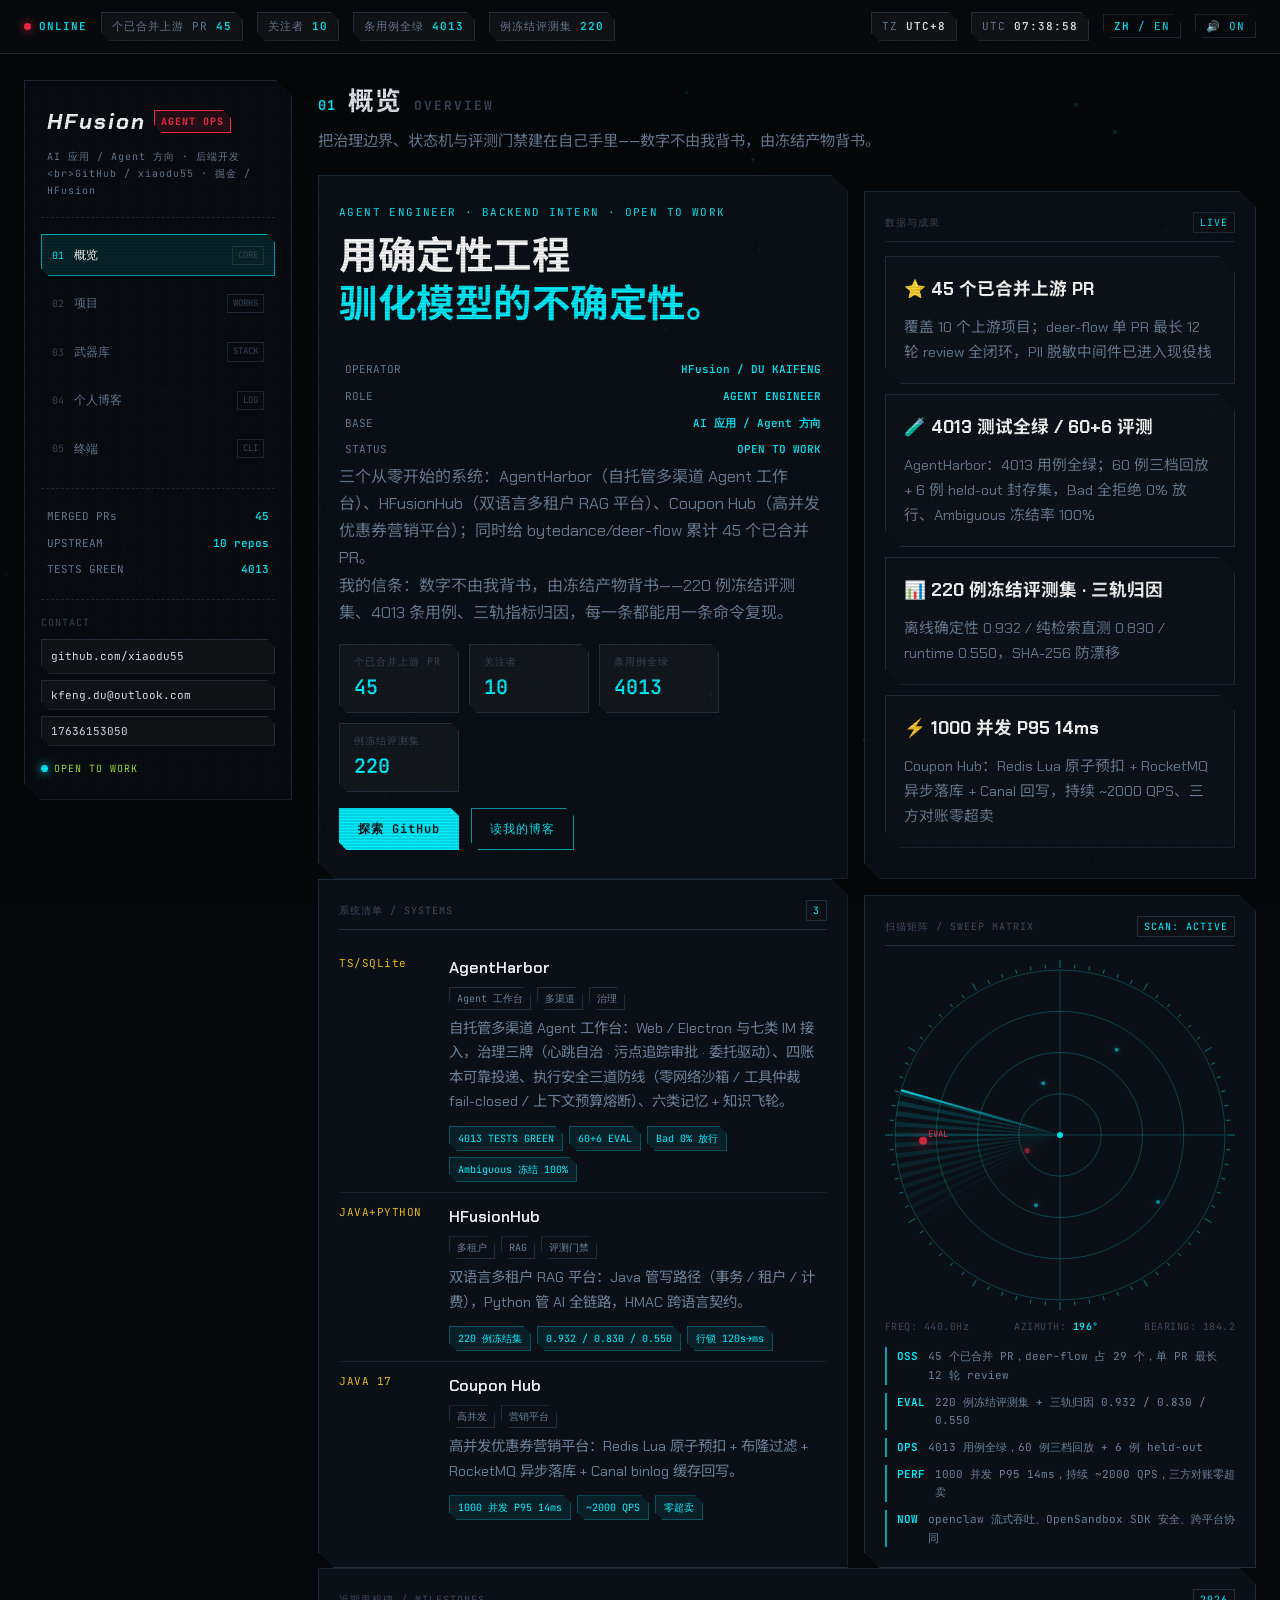
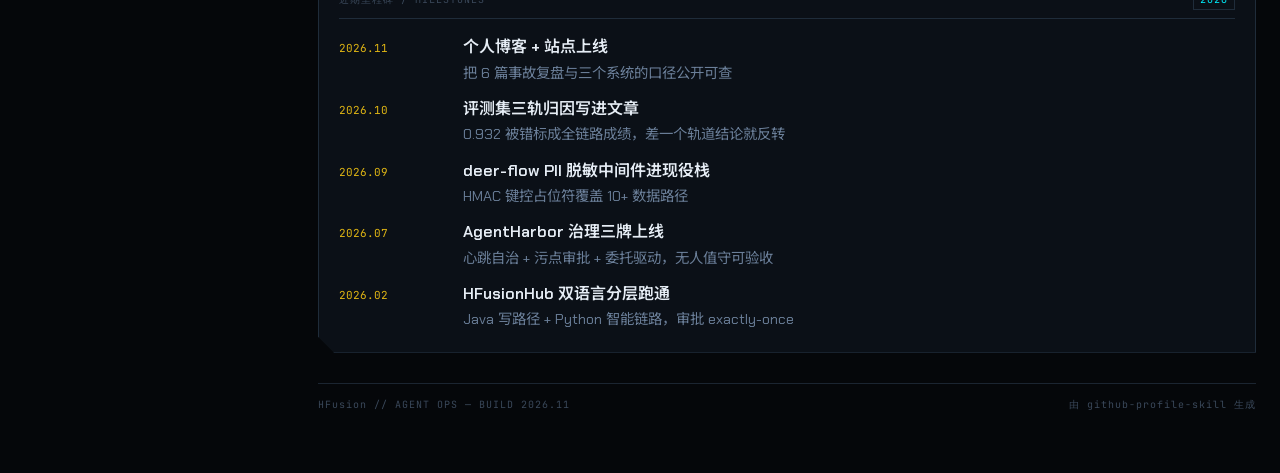
==== index.html @ efe5850c "feat: 个人站点初版（AGENT OPS HUD 版式） 取数 → 采集个人信息 → 渲染 → 自检全流程产物；含定时刷新工作流。" ====
<!DOCTYPE html>
<html lang="zh-CN">
<head>
  <meta charset="utf-8">
  <meta name="viewport" content="width=device-width, initial-scale=1.0">
  <title>Overview</title>
  <meta name="description" content="杜凯峰（xiaodu55）的个人站点：Agent 治理、RAG 评测门禁与高并发后端。">
  <meta name="author" content="HFusion">
  <link rel="stylesheet" href="assets/site.css">
  <script>try { if (sessionStorage.getItem('hud_booted') === '1') { document.documentElement.className += ' no-boot'; } } catch (e) {}</script>
</head>
<body data-entry="1">
<div class="scanlines" aria-hidden="true"></div>
<canvas id="neuralCanvas" aria-hidden="true"></canvas>

<div class="boot-overlay" id="bootOverlay">
  <div class="boot-box">
    <div class="boot-logo">HFusion // AGENT OPS</div>
    <div class="boot-log" id="bootLog">&gt; booting ...</div>
    <div class="boot-bar-frame"><div class="boot-bar-progress" id="bootProgress"></div></div>
  </div>
</div>

<header class="hud">
  <div class="hud__inner">
    <div class="hud-left">
      <div class="status-badge"><span class="pulse-dot"></span><span>ONLINE</span></div>
      <div class="hud-chip"><span>个已合并上游 PR</span><strong class="cyan"><span data-live="mergedPRs">45</span></strong></div><div class="hud-chip"><span>关注者</span><strong class="cyan"><span data-live="followers">10</span></strong></div><div class="hud-chip"><span>条用例全绿</span><strong class="cyan"><span data-live="testsGreen">4013</span></strong></div><div class="hud-chip"><span>例冻结评测集</span><strong class="cyan"><span data-live="evalCases">220</span></strong></div>
    </div>
    <div class="hud-right">
      <div class="hud-chip"><span>TZ</span><strong>UTC+8</strong></div>
      <div class="hud-chip"><span>UTC</span><strong id="hudClock">00:00:00</strong></div>
      <button class="lang-btn" type="button" id="langToggleBtn"><span class="lang-current" id="langCurrent">ZH</span> / <span id="langAlt">EN</span></button>
      <button class="lang-btn" type="button" id="soundToggleBtn"><span id="soundIcon">🔊</span> <span id="soundStatusText">ON</span></button>
    </div>
  </div>
</header>

<div class="shell">
  <aside class="sidebar">
    <div class="brand-box">
      <div class="brand-title"><span>HFusion</span><span class="tag">AGENT OPS</span></div>
      <div class="brand-sub">AI 应用 / Agent 方向 · 后端开发&lt;br&gt;GitHub / xiaodu55 · 掘金 / HFusion</div>
    </div>
    <ul class="nav-menu">
          <li><a class="nav-btn active" href="index.html"><span class="left-content"><span class="nav-idx">01</span><span class="nav-label" data-bind="nav.overview.label">概览</span></span><span class="nav-tag">CORE</span></a></li>
          <li><a class="nav-btn" href="missions.html"><span class="left-content"><span class="nav-idx">02</span><span class="nav-label" data-bind="nav.missions.label">项目</span></span><span class="nav-tag">WORKS</span></a></li>
          <li><a class="nav-btn" href="arsenal.html"><span class="left-content"><span class="nav-idx">03</span><span class="nav-label" data-bind="nav.arsenal.label">武器库</span></span><span class="nav-tag">STACK</span></a></li>
          <li><a class="nav-btn" href="blog.html"><span class="left-content"><span class="nav-idx">04</span><span class="nav-label" data-bind="nav.blog.label">个人博客</span></span><span class="nav-tag">LOG</span></a></li>
          <li><a class="nav-btn" href="terminal.html"><span class="left-content"><span class="nav-idx">05</span><span class="nav-label" data-bind="nav.terminal.label">终端</span></span><span class="nav-tag">CLI</span></a></li>
    </ul>
    <div class="sidebar-stats">
<div class="stat-row"><span>MERGED PRs</span><span class="stat-val">45</span></div>
<div class="stat-row"><span>UPSTREAM</span><span class="stat-val">10 repos</span></div>
<div class="stat-row"><span>TESTS GREEN</span><span class="stat-val">4013</span></div>
    </div>
    <div class="contact-box">
      <div class="contact-title">CONTACT</div>
<a class="contact-line" href="https://github.com/xiaodu55"><span>github.com/xiaodu55</span></a>
<button class="contact-line" type="button" data-copy-value="kfeng.du@outlook.com" data-copy-msg="已复制"><span>kfeng.du@outlook.com</span></button>
<button class="contact-line" type="button" data-copy-value="17636153050" data-copy-msg="已复制"><span>17636153050</span></button>
    </div>
    <div class="status-open"><span class="pulse-dot" style="background: var(--accent-cyan); box-shadow: 0 0 10px var(--accent-cyan);"></span><span>OPEN TO WORK</span></div>
  </aside>

  <main class="viewport">
<div class="section-title"><span class="idx">01</span><span>概览</span><span class="en">OVERVIEW</span></div><div class="section-sub">把治理边界、状态机与评测门禁建在自己手里——数字不由我背书，由冻结产物背书。</div>
<div class="grid-2">
<section class="panel hero-panel">
<div class="kicker" data-bind="home.hero.tagline">AGENT ENGINEER · BACKEND INTERN · OPEN TO WORK</div>
<h1 class="hero-headline"><span data-bind="home.hero.title">用确定性工程</span><br><span class="hl" data-bind="home.hero.highlight">驯化模型的不确定性。</span></h1>
<div class="operator-file"><div class="stat-row"><span>OPERATOR</span><span class="stat-val">HFusion / DU KAIFENG</span></div><div class="stat-row"><span>ROLE</span><span class="stat-val">AGENT ENGINEER</span></div><div class="stat-row"><span>BASE</span><span class="stat-val">AI 应用 / Agent 方向</span></div><div class="stat-row"><span>STATUS</span><span class="stat-val">OPEN TO WORK</span></div></div>
<p class="hero-manifesto" data-bind="home.hero.paragraph.0">三个从零开始的系统：AgentHarbor（自托管多渠道 Agent 工作台）、HFusionHub（双语言多租户 RAG 平台）、Coupon Hub（高并发优惠券营销平台）；同时给 bytedance/deer-flow 累计 45 个已合并 PR。</p>
<p class="hero-manifesto" data-bind="home.hero.paragraph.1">我的信条：数字不由我背书，由冻结产物背书——220 例冻结评测集、4013 条用例、三轨指标归因，每一条都能用一条命令复现。</p>
<div class="telemetry"><div class="tel-item"><div class="label">个已合并上游 PR</div><div class="value"><span data-live="mergedPRs">45</span></div></div><div class="tel-item"><div class="label">关注者</div><div class="value"><span data-live="followers">10</span></div></div><div class="tel-item"><div class="label">条用例全绿</div><div class="value"><span data-live="testsGreen">4013</span></div></div><div class="tel-item"><div class="label">例冻结评测集</div><div class="value"><span data-live="evalCases">220</span></div></div></div>
<div class="action-row">
<a class="btn-tactical" href="https://github.com/xiaodu55">探索 GitHub</a>
<a class="btn-ghost" href="blog.html">读我的博客</a>
</div>
</section>
<section class="panel">
<div class="card-hud-bar"><span>数据与成果</span><span class="tag">LIVE</span></div>
<div class="mission-card" style="margin-bottom:10px;"><div class="mission-head"><span class="mission-name">⭐ 45 个已合并上游 PR</span></div><div class="mission-desc">覆盖 10 个上游项目；deer-flow 单 PR 最长 12 轮 review 全闭环，PII 脱敏中间件已进入现役栈</div></div>
<div class="mission-card" style="margin-bottom:10px;"><div class="mission-head"><span class="mission-name">🧪 4013 测试全绿 / 60+6 评测</span></div><div class="mission-desc">AgentHarbor：4013 用例全绿；60 例三档回放 + 6 例 held-out 封存集，Bad 全拒绝 0% 放行、Ambiguous 冻结率 100%</div></div>
<div class="mission-card" style="margin-bottom:10px;"><div class="mission-head"><span class="mission-name">📊 220 例冻结评测集 · 三轨归因</span></div><div class="mission-desc">离线确定性 0.932 / 纯检索直测 0.830 / runtime 0.550，SHA-256 防漂移</div></div>
<div class="mission-card" style="margin-bottom:10px;"><div class="mission-head"><span class="mission-name">⚡ 1000 并发 P95 14ms</span></div><div class="mission-desc">Coupon Hub：Redis Lua 原子预扣 + RocketMQ 异步落库 + Canal 回写，持续 ~2000 QPS、三方对账零超卖</div></div>
</section>
</div>
<div class="grid-2">
<section class="panel">
<div class="card-hud-bar"><span>系统清单 / SYSTEMS</span><span class="tag">3</span></div>
<div class="tl-row" style="grid-template-columns:96px 1fr;"><div class="tl-period">TS/SQLite</div><div><div class="tl-title">AgentHarbor</div><div class="mission-tags" style="margin:6px 0;"><span class="mission-tag">Agent 工作台</span><span class="mission-tag">多渠道</span><span class="mission-tag">治理</span></div><div class="tl-body">自托管多渠道 Agent 工作台：Web / Electron 与七类 IM 接入，治理三牌（心跳自治 · 污点追踪审批 · 委托驱动）、四账本可靠投递、执行安全三道防线（零网络沙箱 / 工具仲裁 fail-closed / 上下文预算熔断）、六类记忆 + 知识飞轮。</div><div class="mission-metrics"><span class="metric-chip">4013 TESTS GREEN</span><span class="metric-chip">60+6 EVAL</span><span class="metric-chip">Bad 0% 放行</span><span class="metric-chip">Ambiguous 冻结 100%</span></div></div></div>
<div class="tl-row" style="grid-template-columns:96px 1fr;"><div class="tl-period">JAVA+PYTHON</div><div><div class="tl-title">HFusionHub</div><div class="mission-tags" style="margin:6px 0;"><span class="mission-tag">多租户</span><span class="mission-tag">RAG</span><span class="mission-tag">评测门禁</span></div><div class="tl-body">双语言多租户 RAG 平台：Java 管写路径（事务 / 租户 / 计费），Python 管 AI 全链路，HMAC 跨语言契约。</div><div class="mission-metrics"><span class="metric-chip">220 例冻结集</span><span class="metric-chip">0.932 / 0.830 / 0.550</span><span class="metric-chip">行锁 120s→ms</span></div></div></div>
<div class="tl-row" style="grid-template-columns:96px 1fr;"><div class="tl-period">JAVA 17</div><div><div class="tl-title">Coupon Hub</div><div class="mission-tags" style="margin:6px 0;"><span class="mission-tag">高并发</span><span class="mission-tag">营销平台</span></div><div class="tl-body">高并发优惠券营销平台：Redis Lua 原子预扣 + 布隆过滤 + RocketMQ 异步落库 + Canal binlog 缓存回写。</div><div class="mission-metrics"><span class="metric-chip">1000 并发 P95 14ms</span><span class="metric-chip">~2000 QPS</span><span class="metric-chip">零超卖</span></div></div></div>
</section>
<section class="panel radar-card">
<div class="card-hud-bar"><span>扫描矩阵 / SWEEP MATRIX</span><span class="tag">SCAN: ACTIVE</span></div>
<div class="radar-wrapper"><canvas id="radarCanvas"></canvas></div>
<div class="radar-coords"><span>FREQ: 440.0Hz</span><span>AZIMUTH: <b id="radarAzimuth">032°</b></span><span>BEARING: 184.2</span></div>
<div class="signal-list">
<div class="signal-item"><b>OSS</b><span>45 个已合并 PR，deer-flow 占 29 个，单 PR 最长 12 轮 review</span></div>
<div class="signal-item"><b>EVAL</b><span>220 例冻结评测集 + 三轨归因 0.932 / 0.830 / 0.550</span></div>
<div class="signal-item"><b>OPS</b><span>4013 用例全绿，60 例三档回放 + 6 例 held-out</span></div>
<div class="signal-item"><b>PERF</b><span>1000 并发 P95 14ms，持续 ~2000 QPS，三方对账零超卖</span></div>
<div class="signal-item"><b>NOW</b><span>openclaw 流式吞吐、OpenSandbox SDK 安全、跨平台协同</span></div>
</div>
</section>
</div>
<section class="panel">
<div class="card-hud-bar"><span>近期里程碑 / MILESTONES</span><span class="tag">2026</span></div>
<div class="milestone-list">
<div class="milestone-item"><div class="milestone-when">2026.11</div><div><div class="milestone-what">个人博客 + 站点上线</div><div class="milestone-why">把 6 篇事故复盘与三个系统的口径公开可查</div></div></div>
<div class="milestone-item"><div class="milestone-when">2026.10</div><div><div class="milestone-what">评测集三轨归因写进文章</div><div class="milestone-why">0.932 被错标成全链路成绩，差一个轨道结论就反转</div></div></div>
<div class="milestone-item"><div class="milestone-when">2026.09</div><div><div class="milestone-what">deer-flow PII 脱敏中间件进现役栈</div><div class="milestone-why">HMAC 键控占位符覆盖 10+ 数据路径</div></div></div>
<div class="milestone-item"><div class="milestone-when">2026.07</div><div><div class="milestone-what">AgentHarbor 治理三牌上线</div><div class="milestone-why">心跳自治 + 污点审批 + 委托驱动，无人值守可验收</div></div></div>
<div class="milestone-item"><div class="milestone-when">2026.02</div><div><div class="milestone-what">HFusionHub 双语言分层跑通</div><div class="milestone-why">Java 写路径 + Python 智能链路，审批 exactly-once</div></div></div>
</div></section>
    <div class="footer-hud">
      <span>HFusion // AGENT OPS — BUILD 2026.11</span>
      <span>由 github-profile-skill 生成</span>
    </div>
  </main>
</div>

<nav class="mobile-nav" aria-label="移动端导航">
  <a class="m-nav-btn active" href="index.html"><span class="mi">◈</span><span>概览</span></a>
      <a class="m-nav-btn" href="missions.html"><span class="mi">▣</span><span>项目</span></a>
      <a class="m-nav-btn" href="arsenal.html"><span class="mi">⚙</span><span>武器库</span></a>
      <a class="m-nav-btn" href="blog.html"><span class="mi">✎</span><span>博客</span></a>
      <a class="m-nav-btn" href="terminal.html"><span class="mi">▷</span><span>终端</span></a>
</nav>

<script src="assets/content.js"></script>
<script src="assets/site.js" defer></script>
</body>
</html>
---- assets/site.css ----
/* HUD 版式 · 由 build_site.py 注入 */
@import url('https://fonts.googleapis.com/css2?family=Chakra+Petch:wght@500;600;700&family=JetBrains+Mono:wght@400;600&family=Noto+Sans+SC:wght@400;500;700&display=swap');

:root {
  --bg-void: #05070a;
  --bg-panel: rgba(10, 14, 20, 0.88);
  --bg-card: rgba(14, 20, 29, 0.75);
  --border-titanium: rgba(70, 95, 125, 0.35);
  --border-bright: rgba(0, 240, 255, 0.65);
  --accent-red: #ff2a4a;
  --accent-cyan: #00f0ff;
  --accent-gold: #e2b714;
  --text-primary: #e6edf5;
  --text-muted: #6b7f99;
  --text-dim: #3a485a;
  --font-mono: 'JetBrains Mono', monospace;
  --font-display: 'Chakra Petch', 'Noto Sans SC', sans-serif;
  --cut-sm: polygon(0 0, calc(100% - 8px) 0, 100% 8px, 100% 100%, 8px 100%, 0 calc(100% - 8px));
  --cut-md: polygon(0 0, calc(100% - 16px) 0, 100% 16px, 100% 100%, 16px 100%, 0 calc(100% - 16px));
}

* { box-sizing: border-box; margin: 0; padding: 0; -webkit-font-smoothing: antialiased; }

body {
  background: var(--bg-void);
  color: var(--text-primary);
  font-family: var(--font-display);
  min-height: 100vh;
  line-height: 1.7;
}

.scanlines {
  position: fixed; inset: 0; z-index: 90; pointer-events: none; opacity: .55;
  background:
    linear-gradient(rgba(18, 16, 16, 0) 50%, rgba(0, 0, 0, .22) 50%),
    linear-gradient(90deg, rgba(255, 0, 0, .025), rgba(0, 255, 0, .012), rgba(0, 0, 0, .025));
  background-size: 100% 3px, 6px 100%;
}

.hud {
  position: sticky; top: 0; z-index: 40;
  background: rgba(8, 11, 16, .92);
  border-bottom: 1px solid var(--border-titanium);
  backdrop-filter: blur(12px);
  font-family: var(--font-mono); font-size: 11px; letter-spacing: 1px;
}
.hud__inner {
  max-width: 1320px; margin: 0 auto; padding: 12px 24px;
  display: flex; align-items: center; gap: 18px; flex-wrap: wrap;
}
.hud-left, .hud-right { display: flex; align-items: center; gap: 14px; flex-wrap: wrap; }
.hud-right { margin-left: auto; }
.status-badge {
  display: flex; align-items: center; gap: 8px;
  color: var(--accent-cyan); text-transform: uppercase; font-weight: 600;
}
.pulse-dot {
  width: 7px; height: 7px; background: var(--accent-red); border-radius: 50%;
  box-shadow: 0 0 10px var(--accent-red); animation: pulse 1.8s infinite ease-in-out;
}
@keyframes pulse { 0%, 100% { transform: scale(.9); opacity: .6; } 50% { transform: scale(1.3); opacity: 1; } }
.hud-chip {
  background: rgba(255, 255, 255, .04); padding: 4px 10px;
  border: 1px solid var(--border-titanium); clip-path: var(--cut-sm);
  display: flex; align-items: center; gap: 8px; color: var(--text-muted);
}
.hud-chip strong { color: var(--text-primary); font-weight: 600; }
.hud-chip strong.cyan { color: var(--accent-cyan); }
.hud-chip strong.gold { color: var(--accent-gold); }

.shell {
  max-width: 1320px; margin: 0 auto; padding: 26px 24px 60px;
  display: grid; grid-template-columns: 268px 1fr; gap: 26px; align-items: start;
}

.sidebar {
  background: var(--bg-panel); border: 1px solid var(--border-titanium);
  clip-path: var(--cut-md); padding: 22px 16px;
  position: sticky; top: 74px;
}
.brand-box { padding: 0 6px 18px; border-bottom: 1px dashed var(--border-titanium); margin-bottom: 16px; }
.brand-title {
  font-size: 22px; font-weight: 700; letter-spacing: 2px; font-style: italic; color: #fff;
  display: flex; align-items: center; gap: 8px; flex-wrap: wrap;
}
.brand-title .tag {
  font-size: 10px; font-family: var(--font-mono); font-style: normal;
  color: var(--accent-red); background: rgba(255, 42, 74, .12);
  border: 1px solid var(--accent-red); padding: 2px 6px; letter-spacing: 1px; clip-path: var(--cut-sm);
}
.brand-sub { font-family: var(--font-mono); font-size: 10px; color: var(--text-muted); margin-top: 8px; letter-spacing: 1px; line-height: 1.7; }
.nav-menu { list-style: none; display: flex; flex-direction: column; gap: 6px; }
.nav-btn {
  width: 100%; display: flex; align-items: center; justify-content: space-between;
  background: transparent; border: 1px solid transparent; color: var(--text-muted);
  font-family: var(--font-mono); font-size: 12px; padding: 10px; cursor: pointer;
  clip-path: var(--cut-sm); transition: all .18s ease; text-align: left; text-decoration: none;
}
.nav-btn .left-content { display: flex; align-items: center; gap: 10px; }
.nav-idx { color: var(--text-dim); font-size: 10px; }
.nav-tag { font-size: 9px; color: var(--text-dim); border: 1px solid var(--border-titanium); padding: 1px 5px; }
.nav-btn:hover { color: var(--text-primary); background: rgba(0, 240, 255, .06); border-color: var(--border-titanium); }
.nav-btn.active { color: #fff; background: rgba(0, 240, 255, .1); border-color: var(--border-bright); }
.nav-btn.active .nav-idx { color: var(--accent-cyan); }

.sidebar-stats { margin-top: 18px; border-top: 1px dashed var(--border-titanium); padding-top: 14px; }
.stat-row { display: flex; justify-content: space-between; font-family: var(--font-mono); font-size: 11px; padding: 4px 6px; color: var(--text-muted); }
.stat-val { color: var(--accent-cyan); font-weight: 600; }

.contact-box { margin-top: 16px; border-top: 1px dashed var(--border-titanium); padding-top: 14px; }
.contact-title { font-family: var(--font-mono); font-size: 10px; letter-spacing: 1px; color: var(--text-dim); margin-bottom: 8px; }
.contact-line {
  display: flex; align-items: center; gap: 8px; width: 100%;
  background: rgba(255, 255, 255, .03); border: 1px solid var(--border-titanium);
  color: var(--text-primary); font-family: var(--font-mono); font-size: 11px;
  padding: 7px 9px; margin-bottom: 6px; clip-path: var(--cut-sm); cursor: pointer;
  text-decoration: none; transition: all .18s ease;
}
.contact-line:hover { border-color: var(--accent-cyan); color: var(--accent-cyan); background: rgba(0, 240, 255, .07); }
.status-open { margin-top: 14px; font-family: var(--font-mono); font-size: 10px; letter-spacing: 1px; color: var(--accent-lime, #a3e635); display: flex; align-items: center; gap: 6px; }

.viewport { min-width: 0; }

.section-title { font-size: 1.6rem; font-weight: 700; letter-spacing: 1px; display: flex; align-items: baseline; gap: 12px; }
.section-title .idx { font-family: var(--font-mono); font-size: .85rem; color: var(--accent-cyan); }
.section-title .en { font-family: var(--font-mono); font-size: .8rem; color: var(--text-dim); letter-spacing: 2px; }
.section-sub { color: var(--text-muted); font-size: .95rem; margin: 6px 0 20px; }

.panel {
  background: var(--bg-card); border: 1px solid var(--border-titanium);
  clip-path: var(--cut-md); padding: 20px;
}
.panel + .panel { margin-top: 16px; }
.card-hud-bar {
  display: flex; align-items: center; justify-content: space-between;
  font-family: var(--font-mono); font-size: 10px; letter-spacing: 1px;
  color: var(--text-dim); border-bottom: 1px solid var(--border-titanium);
  padding-bottom: 8px; margin-bottom: 14px;
}
.card-hud-bar .tag { color: var(--accent-cyan); border: 1px solid var(--border-titanium); padding: 1px 6px; }

.kicker { font-family: var(--font-mono); font-size: 11px; letter-spacing: 1.4px; color: var(--accent-cyan); text-transform: uppercase; }
.hero-headline {
  font-size: 2.4rem; font-weight: 700; line-height: 1.25; letter-spacing: .5px;
  margin: 10px 0 12px; color: #fff;
}
.hero-headline .hl { color: var(--accent-cyan); }
.hero-manifesto { color: var(--text-muted); font-size: 1rem; max-width: 68ch; }
.hero-manifesto b { color: var(--text-primary); font-weight: 600; }

.telemetry { display: flex; flex-wrap: wrap; gap: 10px; margin: 18px 0 16px; }
.tel-item {
  border: 1px solid var(--border-titanium); background: rgba(255, 255, 255, .03);
  clip-path: var(--cut-sm); padding: 8px 14px; min-width: 120px;
}
.tel-item .label { font-family: var(--font-mono); font-size: 10px; letter-spacing: 1px; color: var(--text-dim); text-transform: uppercase; }
.tel-item .value { font-family: var(--font-mono); font-size: 1.25rem; font-weight: 600; color: var(--accent-cyan); }

.action-row { display: flex; gap: 12px; flex-wrap: wrap; }
.btn-tactical, .btn-ghost {
  display: inline-flex; align-items: center; gap: 8px; cursor: pointer;
  font-family: var(--font-mono); font-size: 12px; letter-spacing: 1px; text-decoration: none;
  padding: 10px 18px; clip-path: var(--cut-sm); transition: all .18s ease; border: 1px solid transparent;
}
.btn-tactical { background: var(--accent-cyan); color: #04121a; font-weight: 600; }
.btn-tactical:hover { box-shadow: 0 0 18px rgba(0, 240, 255, .35); }
.btn-ghost { background: transparent; color: var(--accent-cyan); border-color: var(--border-bright); }
.btn-ghost:hover { background: rgba(0, 240, 255, .1); }

.grid-2 { display: grid; grid-template-columns: 1.35fr 1fr; gap: 16px; }
@media (max-width: 980px) { .grid-2 { grid-template-columns: 1fr; } .shell { grid-template-columns: 1fr; } .sidebar { position: static; } }

.mission-grid { display: grid; grid-template-columns: repeat(auto-fit, minmax(320px, 1fr)); gap: 16px; }
.mission-card {
  background: var(--bg-card); border: 1px solid var(--border-titanium);
  clip-path: var(--cut-md); padding: 18px;
}
.mission-head { display: flex; align-items: center; justify-content: space-between; gap: 10px; margin-bottom: 10px; }
.mission-name { font-size: 1.1rem; font-weight: 700; color: #fff; }
.mission-code { font-family: var(--font-mono); font-size: 10px; letter-spacing: 1px; color: var(--accent-gold); border: 1px solid rgba(226, 183, 20, .4); padding: 2px 7px; }
.mission-tags { display: flex; flex-wrap: wrap; gap: 6px; margin-bottom: 10px; }
.mission-tag { font-family: var(--font-mono); font-size: 10px; color: var(--text-muted); border: 1px solid var(--border-titanium); padding: 2px 7px; clip-path: var(--cut-sm); }
.mission-desc { color: var(--text-muted); font-size: .92rem; }
.mission-desc b { color: var(--text-primary); font-weight: 600; }
.mission-metrics { display: flex; flex-wrap: wrap; gap: 6px; margin-top: 12px; }
.metric-chip {
  font-family: var(--font-mono); font-size: 10px; color: var(--accent-cyan);
  background: rgba(0, 240, 255, .07); border: 1px solid rgba(0, 240, 255, .25);
  padding: 3px 8px; clip-path: var(--cut-sm);
}

.stack-table { width: 100%; border-collapse: collapse; font-size: .92rem; }
.stack-table td { padding: 9px 10px; border-bottom: 1px solid rgba(70, 95, 125, .22); vertical-align: top; color: var(--text-muted); }
.stack-table td:first-child { font-family: var(--font-mono); font-size: 11px; color: var(--accent-cyan); white-space: nowrap; width: 160px; letter-spacing: .5px; }
.stack-table tr:last-child td { border-bottom: none; }

.timeline { display: grid; gap: 10px; }
.tl-row { display: grid; grid-template-columns: 150px 1fr; gap: 14px; padding: 10px 0; border-bottom: 1px solid rgba(70, 95, 125, .2); }
.tl-row:last-child { border-bottom: none; }
.tl-period { font-family: var(--font-mono); font-size: 11px; color: var(--accent-gold); letter-spacing: .5px; }
.tl-title { color: var(--text-primary); font-weight: 600; }
.tl-body { color: var(--text-muted); font-size: .9rem; }

.log-list { display: grid; gap: 12px; }
.log-item { border-left: 2px solid var(--border-bright); padding: 4px 0 4px 14px; }
.log-title { color: var(--text-primary); font-weight: 600; font-size: 1rem; }
.log-title a { color: inherit; text-decoration: none; }
.log-title a:hover { color: var(--accent-cyan); }
.log-date { font-family: var(--font-mono); font-size: 10px; color: var(--text-dim); letter-spacing: 1px; }
.log-desc { color: var(--text-muted); font-size: .9rem; margin-top: 2px; }
.log-links { display: flex; gap: 8px; margin-top: 6px; flex-wrap: wrap; }
.log-link { font-family: var(--font-mono); font-size: 10px; color: var(--text-muted); border: 1px solid var(--border-titanium); padding: 2px 8px; text-decoration: none; clip-path: var(--cut-sm); }
.log-link:hover { color: var(--accent-cyan); border-color: var(--accent-cyan); }

.terminal {
  background: #04070b; border: 1px solid var(--border-titanium);
  clip-path: var(--cut-md); padding: 18px; font-family: var(--font-mono); font-size: 12.5px;
}
.term-line { color: var(--text-muted); white-space: pre-wrap; }
.term-line .ok { color: var(--accent-cyan); }
.term-line .warn { color: var(--accent-gold); }
.term-line .err { color: var(--accent-red); }
.term-input { display: flex; align-items: center; gap: 8px; margin-top: 12px; color: var(--accent-cyan); }
.term-input input {
  flex: 1; background: transparent; border: none; outline: none;
  color: var(--text-primary); font-family: var(--font-mono); font-size: 12.5px;
}

/* ---- 启动序列 ---- */
.boot-overlay {
  position: fixed; inset: 0; z-index: 200; background: var(--bg-void);
  display: flex; align-items: center; justify-content: center;
  transition: opacity .5s ease; font-family: var(--font-mono);
}
.boot-overlay.done { opacity: 0; pointer-events: none; }
html.no-boot .boot-overlay { display: none; }
.boot-box { width: min(520px, 84vw); }
.boot-logo { font-size: 24px; font-weight: 700; letter-spacing: 3px; font-style: italic; margin-bottom: 16px; color: #fff; }
.boot-log { font-size: 11px; color: var(--text-muted); height: 16px; margin-bottom: 10px; letter-spacing: .5px; }
.boot-log b { color: var(--accent-cyan); font-weight: 500; }
.boot-bar-frame { height: 8px; border: 1px solid var(--border-titanium); clip-path: var(--cut-sm); padding: 1px; }
.boot-bar-progress { height: 100%; width: 0%; background: linear-gradient(90deg, var(--accent-cyan), var(--accent-red)); transition: width .25s ease; }

/* ---- 背景与雷达 ---- */
#neuralCanvas { position: fixed; inset: 0; z-index: 0; width: 100%; height: 100%; pointer-events: none; opacity: .45; }
.shell { position: relative; z-index: 10; }
.radar-card { display: flex; flex-direction: column; }
.radar-wrapper { position: relative; aspect-ratio: 1 / 1; max-height: 380px; }
#radarCanvas { width: 100%; height: 100%; display: block; }
.signal-list { display: grid; gap: 8px; margin-top: 12px; }
.signal-item {
  display: flex; gap: 10px; align-items: baseline;
  font-family: var(--font-mono); font-size: 11px; color: var(--text-muted);
  border-left: 2px solid var(--border-bright); padding-left: 10px;
}
.signal-item b { color: var(--accent-cyan); font-weight: 600; }
.milestone-list { display: grid; gap: 10px; }
.milestone-item { display: grid; grid-template-columns: 110px 1fr; gap: 14px; align-items: baseline; }
.milestone-when { font-family: var(--font-mono); font-size: 11px; color: var(--accent-gold); }
.milestone-what { color: var(--text-primary); font-weight: 600; }
.milestone-why { color: var(--text-muted); font-size: .9rem; }
.blog-stat-row { display: flex; flex-wrap: wrap; gap: 18px; margin-bottom: 14px; }
.blog-stat { font-family: var(--font-mono); }
.blog-stat b { display: block; font-size: 1.3rem; color: var(--accent-cyan); font-weight: 600; }
.blog-stat span { font-size: 10px; letter-spacing: 1px; color: var(--text-dim); }
.view-chip { font-family: var(--font-mono); font-size: 10px; color: var(--accent-gold); border: 1px solid rgba(226, 183, 20, .35); padding: 1px 6px; }

/* 首屏：内容上下居中，文字保持左对齐 */
.hero-panel { display: flex; flex-direction: column; justify-content: center; }
.hero-panel .operator-file { margin-top: 16px; }

.radar-coords { display: flex; justify-content: space-between; font-family: var(--font-mono); font-size: 10px; color: var(--text-dim); margin-top: 8px; letter-spacing: .5px; }
.radar-coords b { color: var(--accent-cyan); font-weight: 600; }

/* ---- 终端输入 ---- */
.term-output { max-height: 320px; overflow-y: auto; }
.term-input { display: flex; align-items: center; gap: 8px; margin-top: 12px; color: var(--accent-cyan); }
.term-input input {
  flex: 1; background: transparent; border: none; outline: none;
  color: var(--text-primary); font-family: var(--font-mono); font-size: 12.5px;
}
.term-input input::placeholder { color: var(--text-dim); }

/* ---- 双语切换 ---- */
.lang-btn {
  cursor: pointer; background: transparent; border: 1px solid var(--border-titanium);
  color: var(--accent-cyan); font-family: var(--font-mono); font-size: 11px;
  padding: 4px 10px; clip-path: var(--cut-sm); letter-spacing: 1px; transition: all .18s ease;
}
.lang-btn:hover { background: rgba(0, 240, 255, .12); }
.lang-current { color: var(--accent-cyan); font-weight: 600; }


/* ---- 移动端 ---- */
.mobile-nav { display: none; }
@media (max-width: 880px) {
  body { padding-bottom: 68px; }
  .hud__inner { padding: 10px 14px; gap: 10px; }
  .hud-left, .hud-right { gap: 8px; }
  .hud-chip { padding: 3px 8px; font-size: 10px; }
  .hud-chip[data-optional] { display: none; }
  .shell { grid-template-columns: 1fr; padding: 18px 14px 40px; gap: 16px; }
  .sidebar { position: static; padding: 16px 14px; clip-path: var(--cut-sm); }
  .sidebar .nav-menu { display: none; }
  .sidebar .contact-box { margin-top: 12px; padding-top: 10px; }
  .grid-2 { grid-template-columns: 1fr; }
  .mission-grid { grid-template-columns: 1fr; }
  .hero-headline { font-size: 1.65rem; }
  .section-title { font-size: 1.25rem; gap: 8px; }
  .section-sub { font-size: .88rem; margin-bottom: 14px; }
  .panel { padding: 16px; }
  .telemetry { gap: 8px; }
  .tel-item { min-width: 96px; padding: 7px 11px; }
  .tel-item .value { font-size: 1.1rem; }
  .radar-wrapper { max-height: 260px; }
  .radar-coords { font-size: 9px; }
  .stack-table td { display: block; padding: 6px 0; }
  .stack-table td:first-child { width: auto; padding-bottom: 0; }
  .tl-row { grid-template-columns: 1fr; gap: 4px; }
  .milestone-item { grid-template-columns: 1fr; gap: 4px; }
  .log-links { gap: 6px; }
  .term-output { max-height: 240px; }
  .footer-hud { flex-direction: column; gap: 4px; }

  .mobile-nav {
    display: flex; position: fixed; left: 0; right: 0; bottom: 0; z-index: 60;
    background: rgba(8, 11, 16, .96); border-top: 1px solid var(--border-titanium);
    backdrop-filter: blur(14px); padding: 6px 4px calc(6px + env(safe-area-inset-bottom));
  }
  .m-nav-btn {
    flex: 1; display: flex; flex-direction: column; align-items: center; gap: 2px;
    background: transparent; border: none; color: var(--text-muted);
    font-family: var(--font-mono); font-size: 9px; letter-spacing: .5px;
    padding: 6px 2px; cursor: pointer; text-decoration: none; clip-path: var(--cut-sm);
  }
  .m-nav-btn .mi { font-size: 15px; line-height: 1.1; }
  .m-nav-btn.active { color: var(--accent-cyan); background: rgba(0, 240, 255, .1); }
}
@media (min-width: 881px) {
  .mobile-nav { display: none !important; }
}

.footer-hud {
  border-top: 1px solid var(--border-titanium); margin-top: 30px; padding-top: 12px;
  font-family: var(--font-mono); font-size: 10px; letter-spacing: 1px; color: var(--text-dim);
  display: flex; justify-content: space-between; gap: 12px; flex-wrap: wrap;
}
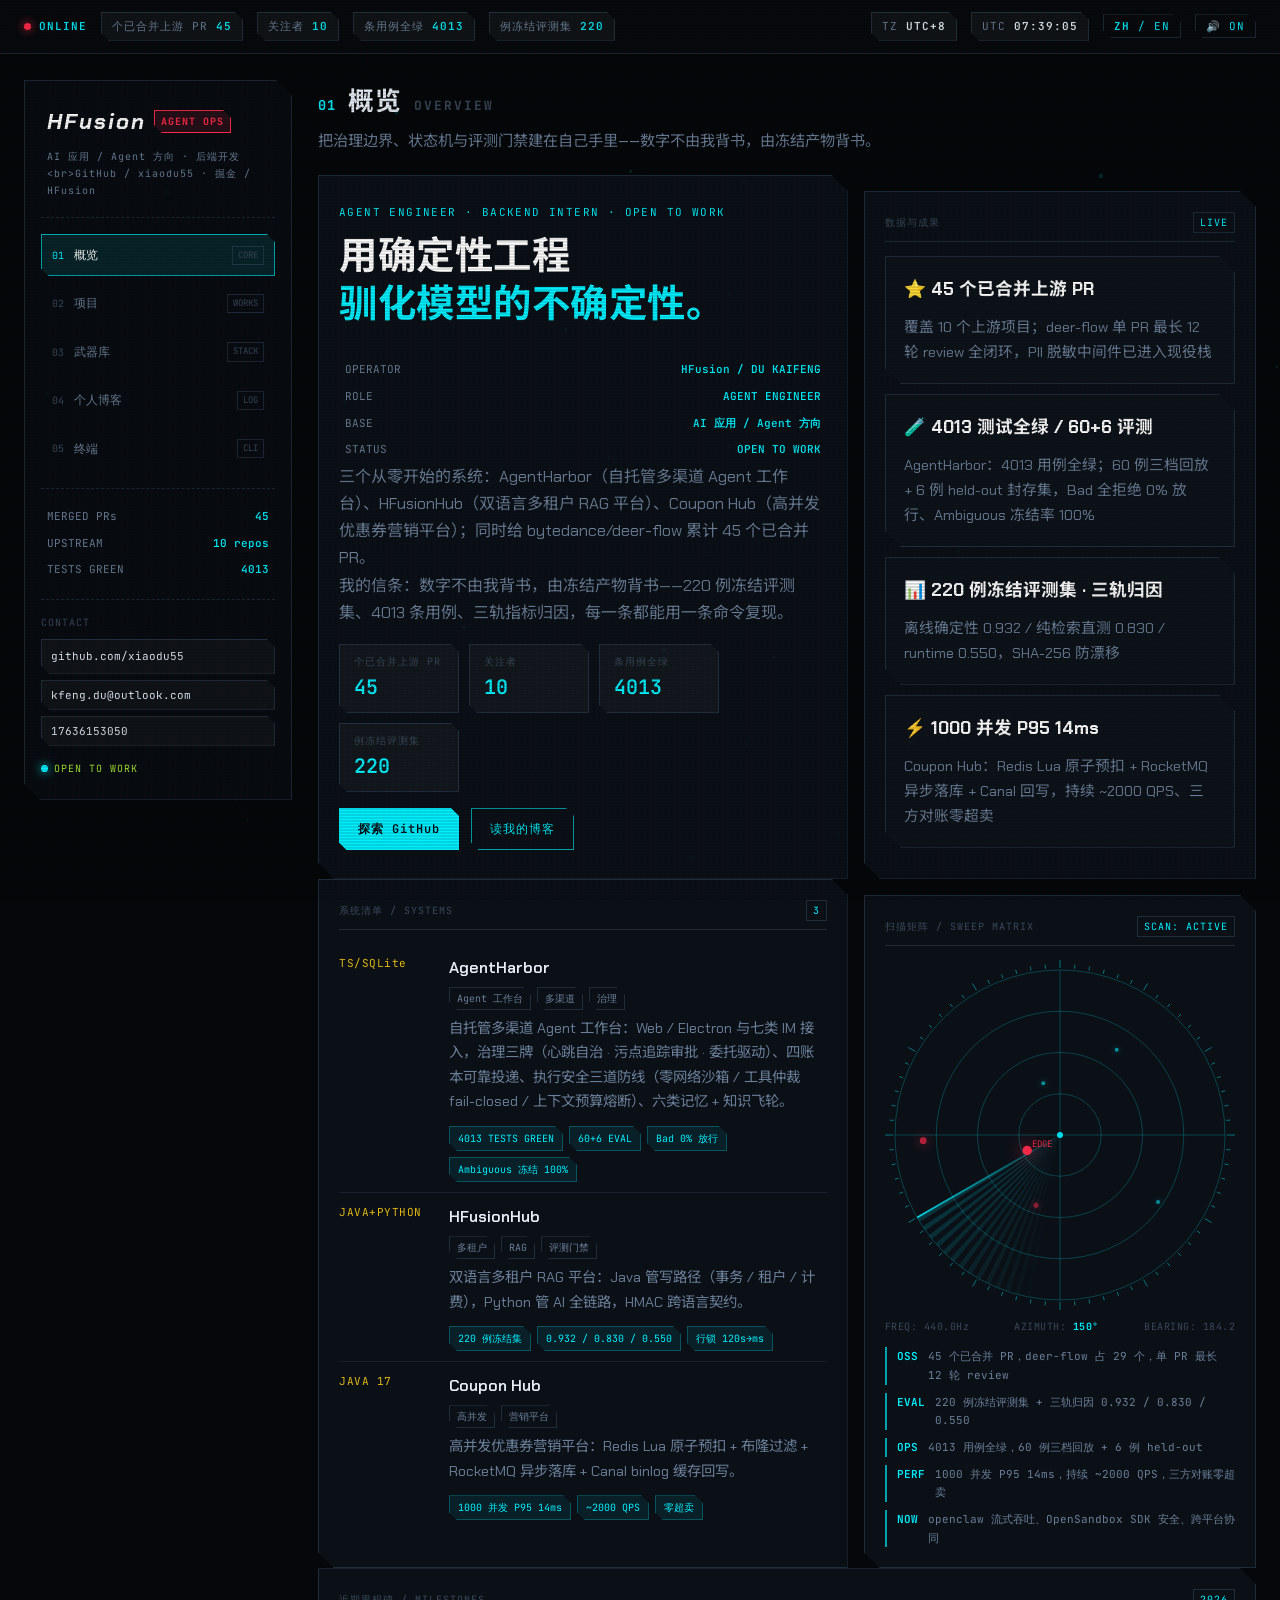
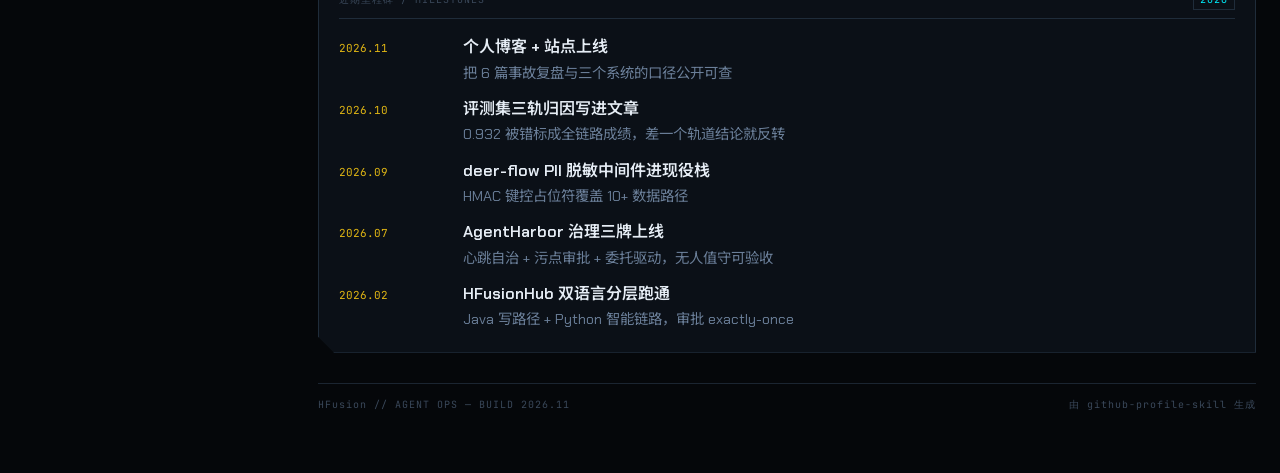
==== commit 2755bd80: "fix: 首页标题使用站点全称，补充品牌与描述" ====
--- a/index.html
+++ b/index.html
@@ -3,8 +3,8 @@
 <head>
   <meta charset="utf-8">
   <meta name="viewport" content="width=device-width, initial-scale=1.0">
-  <title>Overview</title>
-  <meta name="description" content="杜凯峰（xiaodu55）的个人站点：Agent 治理、RAG 评测门禁与高并发后端。">
+  <title>HFusion | AI 应用 / Agent 方向</title>
+  <meta name="description" content="HFusion（杜凯峰 / xiaodu55）的个人站点：Agent 治理、RAG 评测门禁与高并发后端。">
   <meta name="author" content="HFusion">
   <link rel="stylesheet" href="assets/site.css">
   <script>try { if (sessionStorage.getItem('hud_booted') === '1') { document.documentElement.className += ' no-boot'; } } catch (e) {}</script>
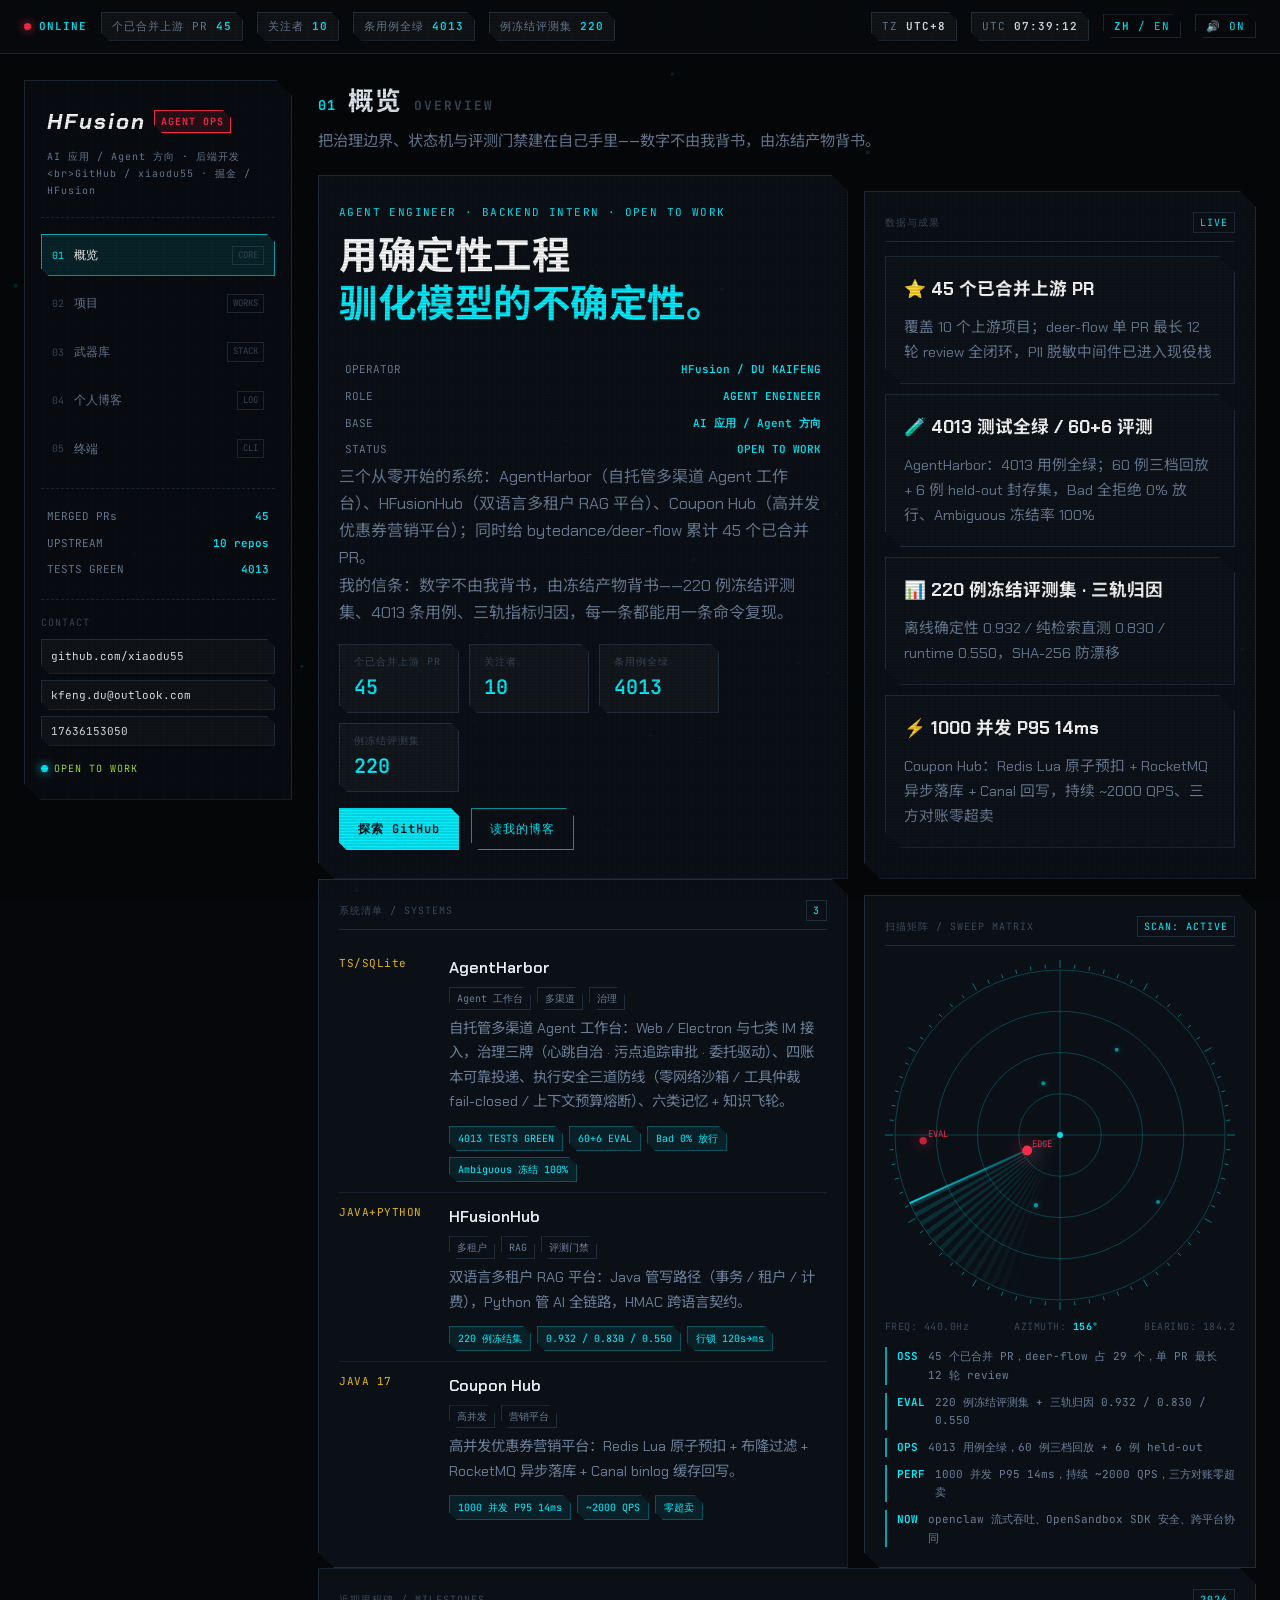
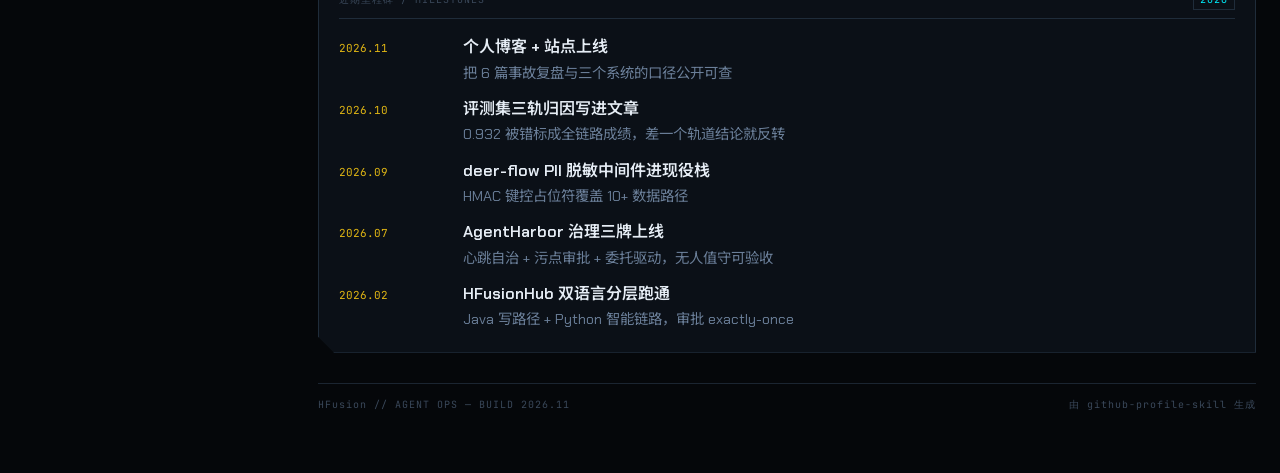
==== commit 26b6b7ab: "fix: meta author 改为 xiaodu55" ====
--- a/index.html
+++ b/index.html
@@ -5,7 +5,7 @@
   <meta name="viewport" content="width=device-width, initial-scale=1.0">
   <title>HFusion | AI 应用 / Agent 方向</title>
   <meta name="description" content="HFusion（杜凯峰 / xiaodu55）的个人站点：Agent 治理、RAG 评测门禁与高并发后端。">
-  <meta name="author" content="HFusion">
+  <meta name="author" content="xiaodu55">
   <link rel="stylesheet" href="assets/site.css">
   <script>try { if (sessionStorage.getItem('hud_booted') === '1') { document.documentElement.className += ' no-boot'; } } catch (e) {}</script>
 </head>
